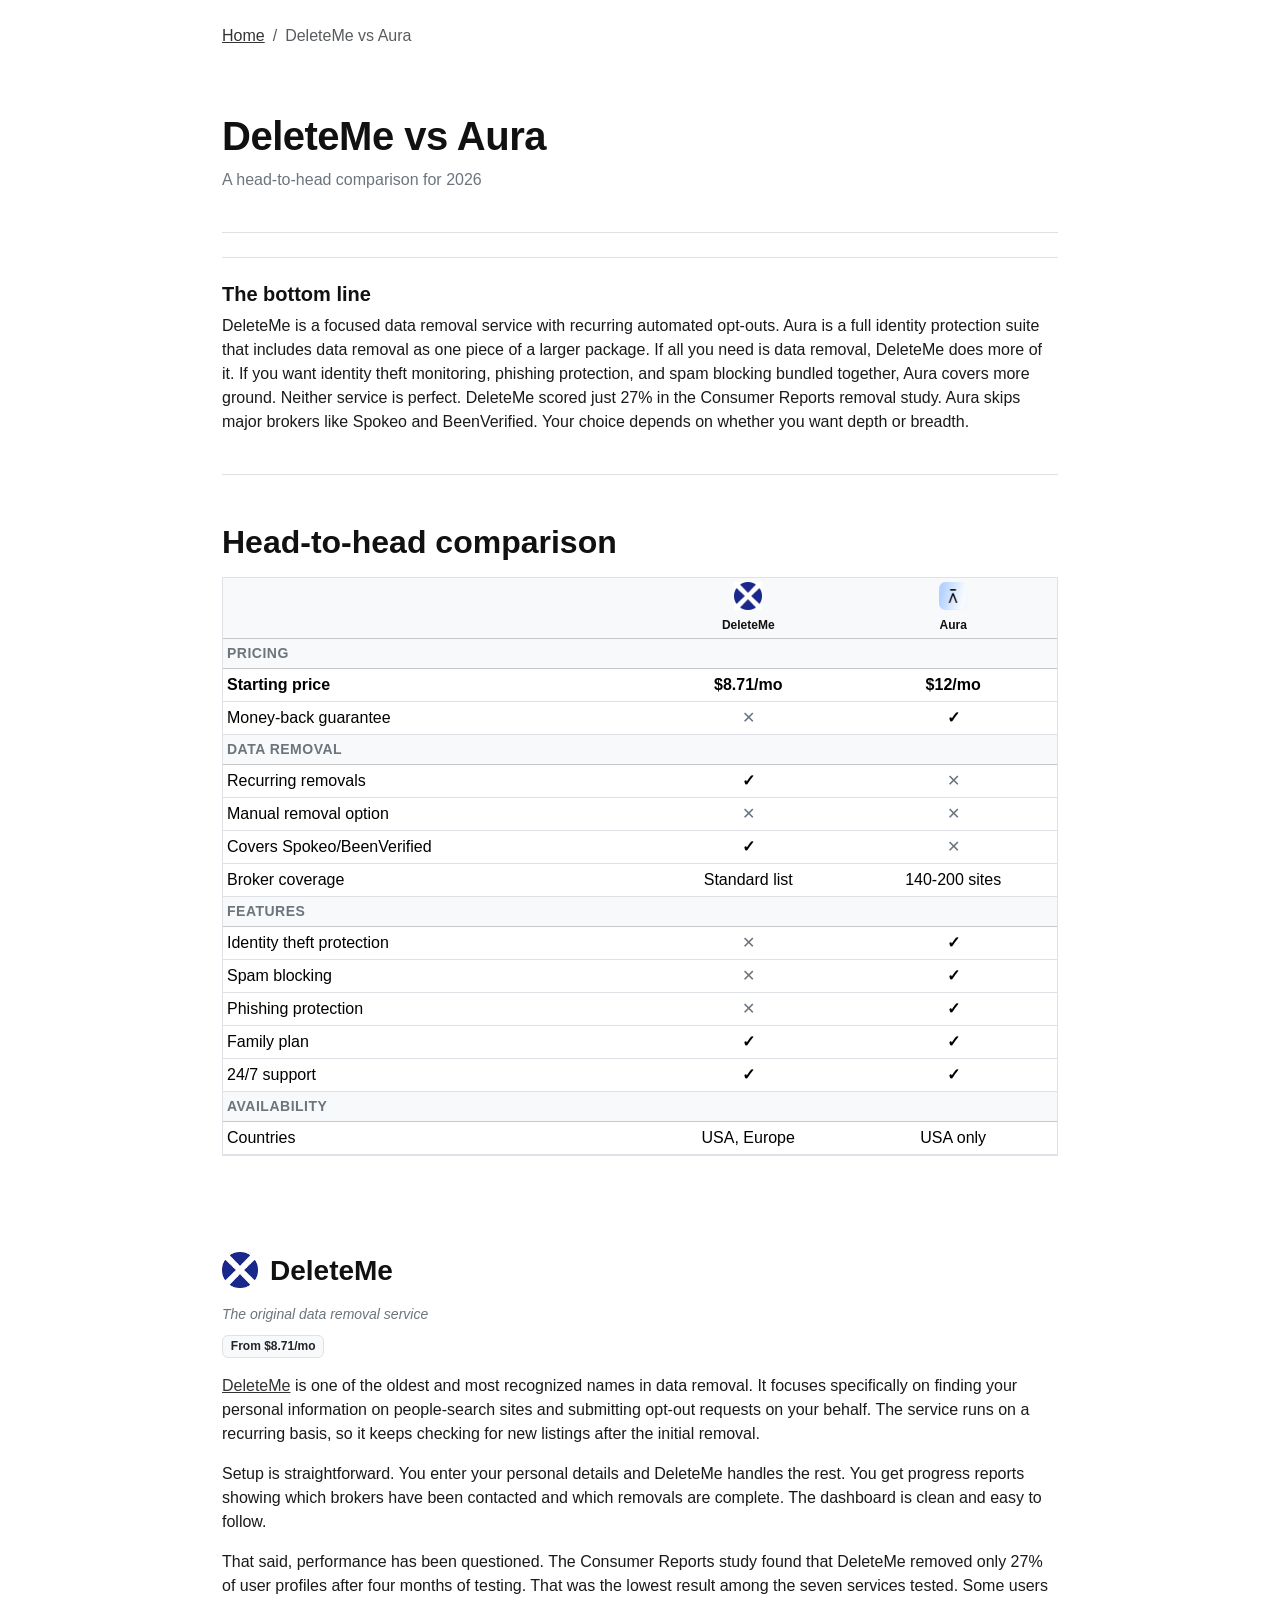
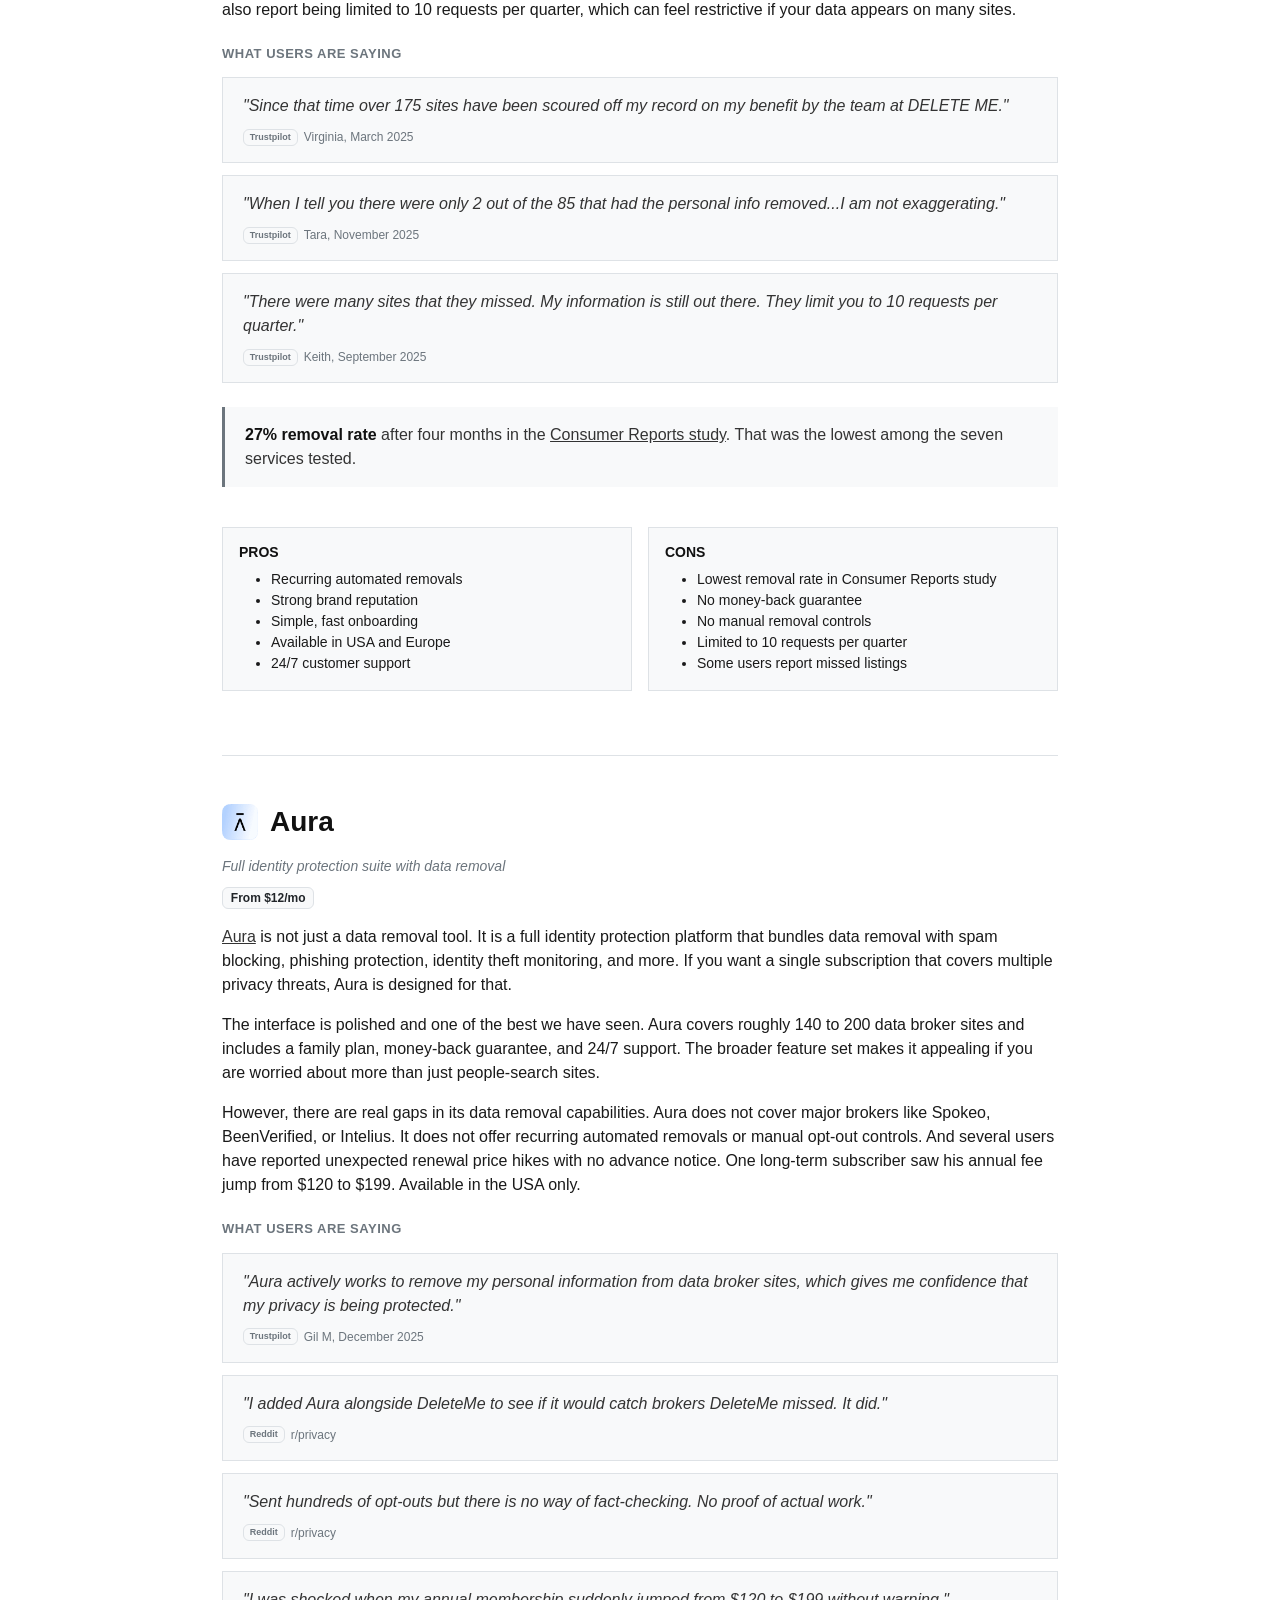
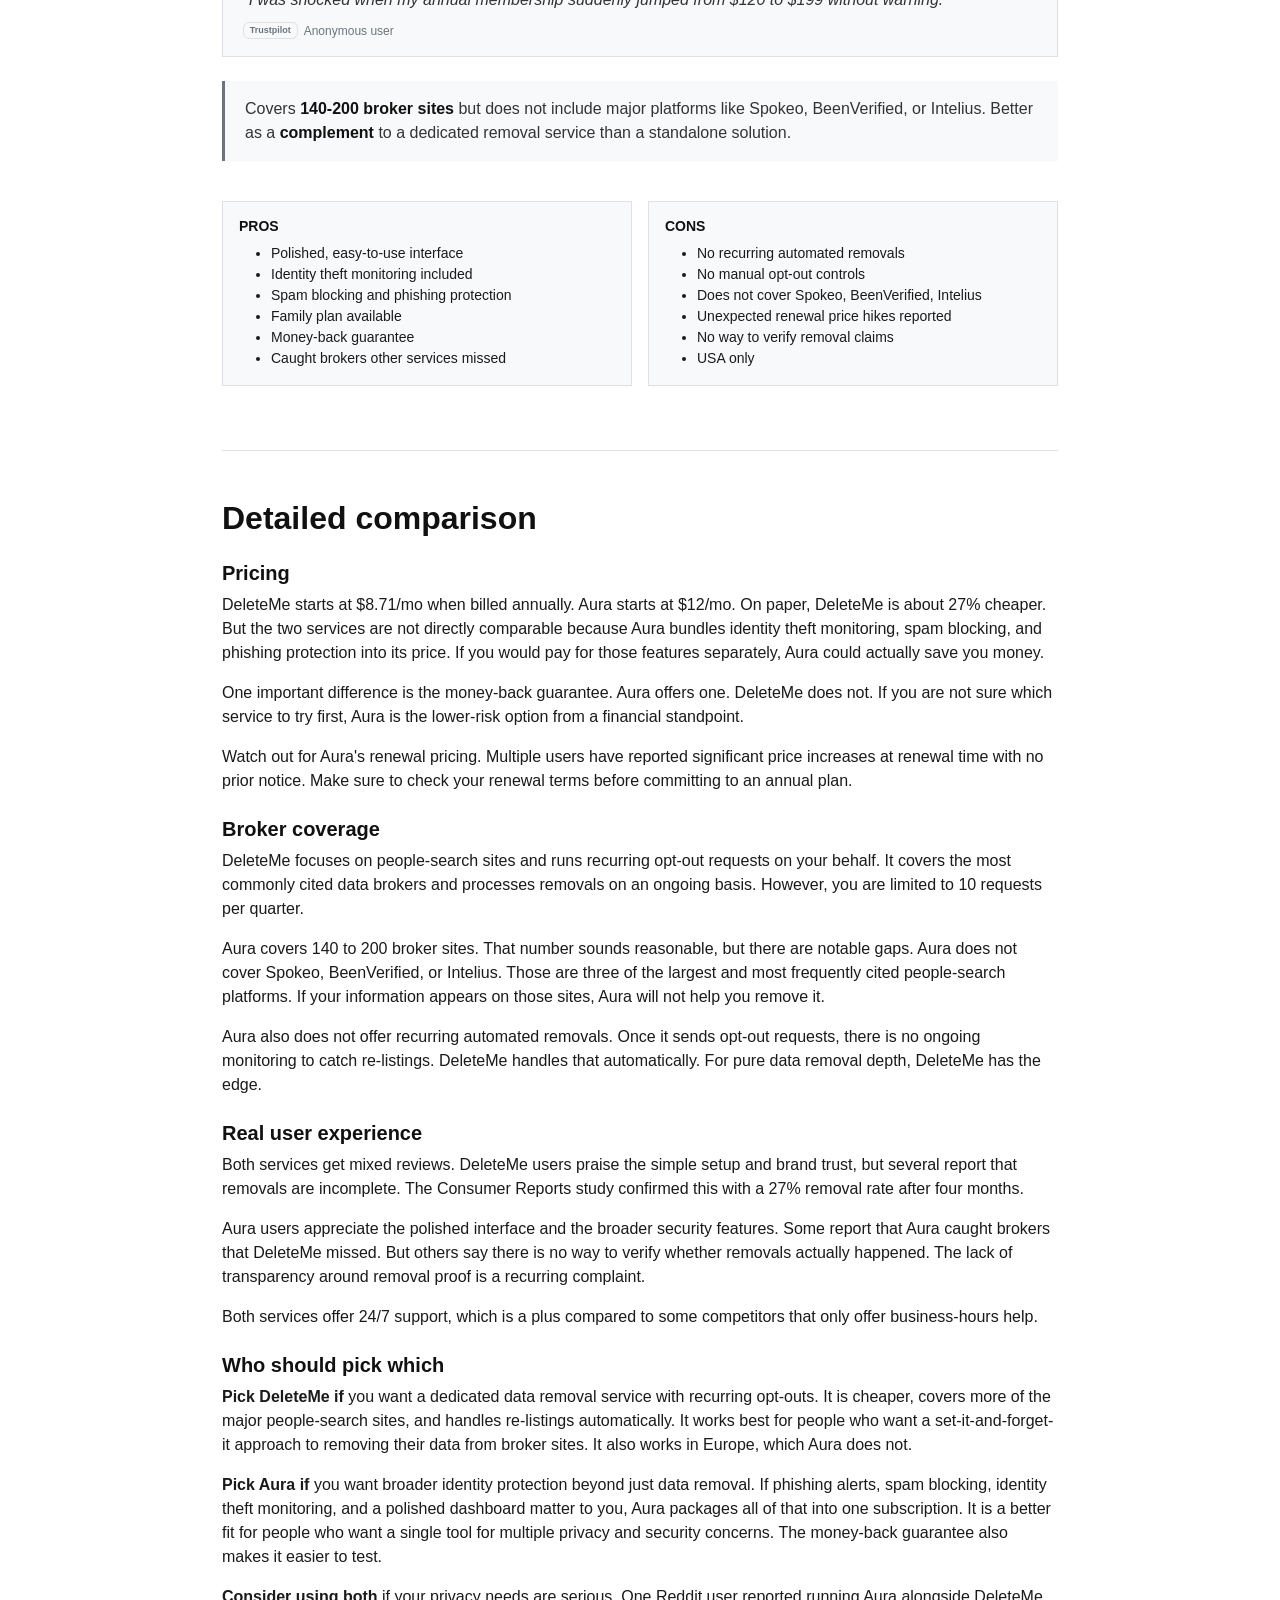
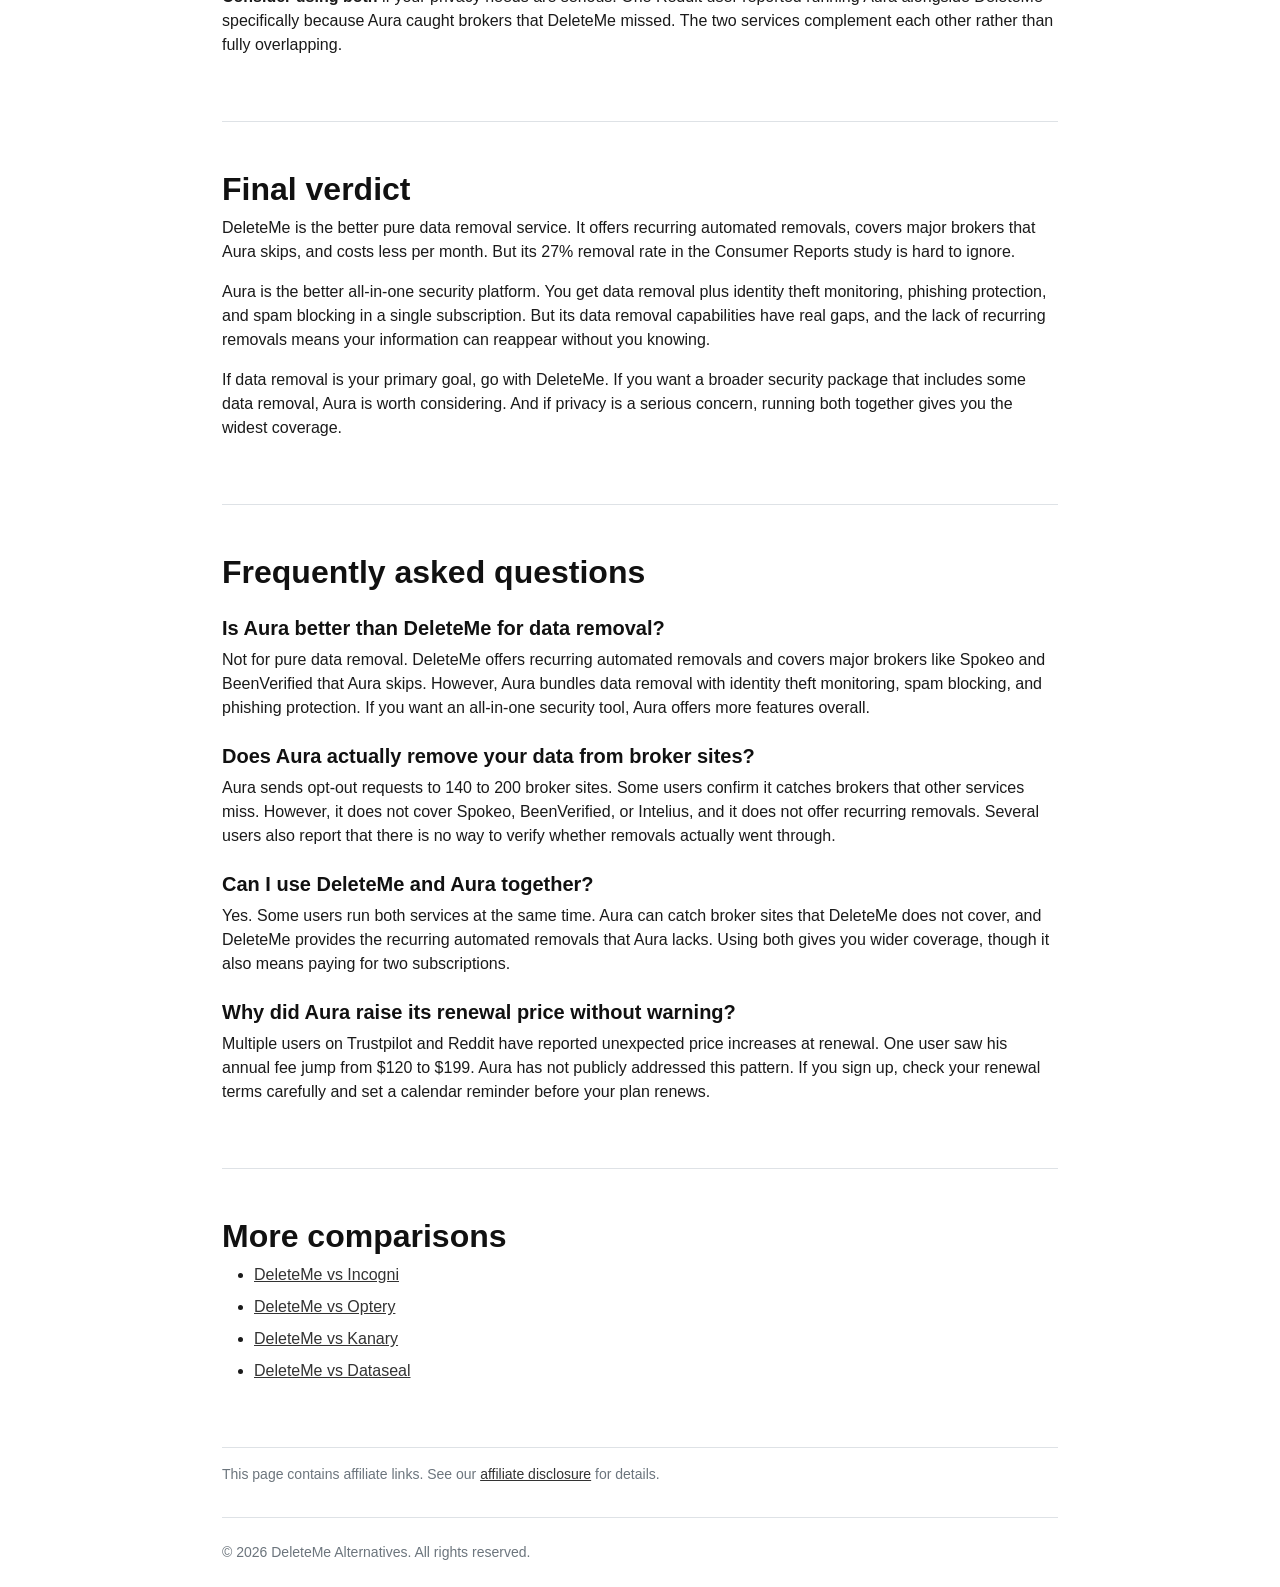
==== deleteme-vs-aura.html @ 8f744459 "Add vs comparison pages, affiliate disclosure, and LLM files Create 5 head-to-head comparison pages " ====
<!DOCTYPE html>
<html lang="en">
<head>
    <meta charset="utf-8"/>
    <meta name="viewport" content="width=device-width, initial-scale=1"/>

    <!-- Primary SEO -->
    <title>DeleteMe vs Aura (2026) - Which Data Removal Service Wins?</title>
    <meta name="description" content="We compared DeleteMe and Aura side by side on pricing, broker coverage, removal performance, and real user reviews. See which service fits your needs." />
    <meta name="keywords" content="DeleteMe vs Aura, Aura vs DeleteMe, DeleteMe comparison, Aura data removal, data removal service comparison, best data removal service 2026" />
    <meta name="author" content="DeleteMe Alternatives" />
    <meta name="robots" content="index, follow, max-snippet:-1, max-image-preview:large, max-video-preview:-1" />
    <link rel="canonical" href="https://deletemealternatives.com/deleteme-vs-aura" />

    <!-- Geo targeting -->
    <meta name="geo.region" content="US" />
    <meta name="geo.placename" content="United States" />
    <meta name="content-language" content="en-US" />

    <!-- Open Graph -->
    <meta property="og:type" content="article" />
    <meta property="og:title" content="DeleteMe vs Aura (2026) - Which Data Removal Service Wins?" />
    <meta property="og:description" content="We compared DeleteMe and Aura side by side on pricing, broker coverage, removal performance, and real user reviews. See which service fits your needs." />
    <meta property="og:url" content="https://deletemealternatives.com/deleteme-vs-aura" />
    <meta property="og:site_name" content="DeleteMe Alternatives" />
    <meta property="og:locale" content="en_US" />
    <meta property="og:image" content="https://deletemealternatives.com/images/og-image.png" />
    <meta property="og:image:width" content="1200" />
    <meta property="og:image:height" content="630" />
    <meta property="og:image:alt" content="DeleteMe vs Aura comparison for data removal in 2026" />
    <meta property="article:published_time" content="2025-06-01T00:00:00+00:00" />
    <meta property="article:modified_time" content="2026-03-15T00:00:00+00:00" />

    <!-- Twitter Card -->
    <meta name="twitter:card" content="summary_large_image" />
    <meta name="twitter:title" content="DeleteMe vs Aura (2026) - Which Data Removal Service Wins?" />
    <meta name="twitter:description" content="We compared DeleteMe and Aura side by side on pricing, broker coverage, removal performance, and real user reviews. See which service fits your needs." />
    <meta name="twitter:image" content="https://deletemealternatives.com/images/og-image.png" />
    <meta name="twitter:image:alt" content="DeleteMe vs Aura comparison for data removal in 2026" />

    <!-- Favicon -->
    <link rel="icon" type="image/png" sizes="96x96" href="/favicon-96x96.png">
    <link rel="icon" type="image/svg+xml" href="/favicon.svg">
    <link rel="shortcut icon" href="/favicon.ico">

    <!-- Bootstrap 5 CSS -->
    <link href="https://cdn.jsdelivr.net/npm/bootstrap@5.3.3/dist/css/bootstrap.min.css" rel="stylesheet" crossorigin="anonymous">
    <link rel="stylesheet" href="css/style.css">
</head>
<body>
  <div class="container" style="max-width: 860px;">

    <!-- Breadcrumb -->
    <nav aria-label="breadcrumb" class="pt-4">
      <ol class="breadcrumb">
        <li class="breadcrumb-item"><a href="/">Home</a></li>
        <li class="breadcrumb-item active" aria-current="page">DeleteMe vs Aura</li>
      </ol>
    </nav>

    <!-- H1 -->
    <header class="site-header">
      <h1 class="fw-bold">DeleteMe vs Aura</h1>
      <p class="text-secondary mt-1 mb-0">A head-to-head comparison for 2026</p>
    </header>

    <!-- Bottom Line Verdict -->
    <section class="verdict py-4 my-4 border-top border-bottom">
      <h2 class="fw-bold fs-5">The bottom line</h2>
      <p>DeleteMe is a focused data removal service with recurring automated opt-outs. Aura is a full identity protection suite that includes data removal as one piece of a larger package. If all you need is data removal, DeleteMe does more of it. If you want identity theft monitoring, phishing protection, and spam blocking bundled together, Aura covers more ground. Neither service is perfect. DeleteMe scored just 27% in the Consumer Reports removal study. Aura skips major brokers like Spokeo and BeenVerified. Your choice depends on whether you want depth or breadth.</p>
    </section>

    <!-- Head-to-Head Comparison Table -->
    <h2 class="fw-bold mt-5 mb-3">Head-to-head comparison</h2>
    <div class="table-responsive border mb-5">
      <table class="table table-hover table-sm mb-0 text-center align-middle" style="min-width: 480px;">
        <thead class="table-light">
          <tr>
            <th class="text-start" style="min-width: 180px;"></th>
            <th>
              <div class="company-cell">
                <img src="images/logo-deleteme.png" alt="DeleteMe logo" class="company-logo">
                <span class="company-name">DeleteMe</span>
              </div>
            </th>
            <th>
              <div class="company-cell">
                <img src="images/logo-aura.png" alt="Aura logo" class="company-logo">
                <span class="company-name">Aura</span>
              </div>
            </th>
          </tr>
        </thead>
        <tbody>
          <tr class="table-light"><td colspan="3" class="text-start fw-bold text-uppercase text-secondary small" style="letter-spacing: 0.5px;">Pricing</td></tr>
          <tr class="fw-semibold"><td class="text-start">Starting price</td><td>$8.71/mo</td><td>$12/mo</td></tr>
          <tr><td class="text-start fw-medium">Money-back guarantee</td><td class="text-secondary">&#10005;</td><td class="fw-bold">&#10003;</td></tr>
          <tr class="table-light"><td colspan="3" class="text-start fw-bold text-uppercase text-secondary small" style="letter-spacing: 0.5px;">Data Removal</td></tr>
          <tr><td class="text-start fw-medium">Recurring removals</td><td class="fw-bold">&#10003;</td><td class="text-secondary">&#10005;</td></tr>
          <tr><td class="text-start fw-medium">Manual removal option</td><td class="text-secondary">&#10005;</td><td class="text-secondary">&#10005;</td></tr>
          <tr><td class="text-start fw-medium">Covers Spokeo/BeenVerified</td><td class="fw-bold">&#10003;</td><td class="text-secondary">&#10005;</td></tr>
          <tr><td class="text-start fw-medium">Broker coverage</td><td>Standard list</td><td>140-200 sites</td></tr>
          <tr class="table-light"><td colspan="3" class="text-start fw-bold text-uppercase text-secondary small" style="letter-spacing: 0.5px;">Features</td></tr>
          <tr><td class="text-start fw-medium">Identity theft protection</td><td class="text-secondary">&#10005;</td><td class="fw-bold">&#10003;</td></tr>
          <tr><td class="text-start fw-medium">Spam blocking</td><td class="text-secondary">&#10005;</td><td class="fw-bold">&#10003;</td></tr>
          <tr><td class="text-start fw-medium">Phishing protection</td><td class="text-secondary">&#10005;</td><td class="fw-bold">&#10003;</td></tr>
          <tr><td class="text-start fw-medium">Family plan</td><td class="fw-bold">&#10003;</td><td class="fw-bold">&#10003;</td></tr>
          <tr><td class="text-start fw-medium">24/7 support</td><td class="fw-bold">&#10003;</td><td class="fw-bold">&#10003;</td></tr>
          <tr class="table-light"><td colspan="3" class="text-start fw-bold text-uppercase text-secondary small" style="letter-spacing: 0.5px;">Availability</td></tr>
          <tr><td class="text-start fw-medium">Countries</td><td>USA, Europe</td><td>USA only</td></tr>
        </tbody>
      </table>
    </div>

    <!-- ==================== DeleteMe Deep Dive ==================== -->

    <section class="py-5 border-bottom" id="deleteme">
      <div class="product-header mb-3">
        <img src="images/logo-deleteme.png" alt="DeleteMe logo">
        <h2 class="fw-bold fs-3">DeleteMe</h2>
      </div>
      <p class="text-secondary fst-italic small mb-2">The original data removal service</p>
      <span class="badge bg-light text-dark border fw-semibold mb-3">From $8.71/mo</span>

      <p><a href="https://joindeleteme.com/?utm_source=deletemealternatives&utm_medium=vs-page&utm_campaign=deleteme-vs-aura" target="_blank" rel="nofollow sponsored noopener">DeleteMe</a> is one of the oldest and most recognized names in data removal. It focuses specifically on finding your personal information on people-search sites and submitting opt-out requests on your behalf. The service runs on a recurring basis, so it keeps checking for new listings after the initial removal.</p>
      <p>Setup is straightforward. You enter your personal details and DeleteMe handles the rest. You get progress reports showing which brokers have been contacted and which removals are complete. The dashboard is clean and easy to follow.</p>
      <p>That said, performance has been questioned. The Consumer Reports study found that DeleteMe removed only 27% of user profiles after four months of testing. That was the lowest result among the seven services tested. Some users also report being limited to 10 requests per quarter, which can feel restrictive if your data appears on many sites.</p>

      <h6 class="text-uppercase text-secondary fw-semibold mt-4 mb-3" style="letter-spacing: 0.5px; font-size: 13px;">What users are saying</h6>
      <div class="review-card"><p>"Since that time over 175 sites have been scoured off my record on my benefit by the team at DELETE ME."</p><div class="review-source"><span class="badge bg-light text-secondary border">Trustpilot</span> Virginia, March 2025</div></div>
      <div class="review-card"><p>"When I tell you there were only 2 out of the 85 that had the personal info removed...I am not exaggerating."</p><div class="review-source"><span class="badge bg-light text-secondary border">Trustpilot</span> Tara, November 2025</div></div>
      <div class="review-card"><p>"There were many sites that they missed. My information is still out there. They limit you to 10 requests per quarter."</p><div class="review-source"><span class="badge bg-light text-secondary border">Trustpilot</span> Keith, September 2025</div></div>

      <div class="data-callout my-4"><p><span class="stat">27% removal rate</span> after four months in the <a href="https://www.consumerreports.org/electronics/personal-information/services-that-delete-data-from-people-search-sites-review-a2705843415/" target="_blank" rel="noopener">Consumer Reports study</a>. That was the lowest among the seven services tested.</p></div>

      <div class="row g-3 my-3">
        <div class="col-md-6">
          <div class="bg-light border p-3">
            <h6 class="text-uppercase fw-semibold small mb-2">Pros</h6>
            <ul class="small mb-0"><li>Recurring automated removals</li><li>Strong brand reputation</li><li>Simple, fast onboarding</li><li>Available in USA and Europe</li><li>24/7 customer support</li></ul>
          </div>
        </div>
        <div class="col-md-6">
          <div class="bg-light border p-3">
            <h6 class="text-uppercase fw-semibold small mb-2">Cons</h6>
            <ul class="small mb-0"><li>Lowest removal rate in Consumer Reports study</li><li>No money-back guarantee</li><li>No manual removal controls</li><li>Limited to 10 requests per quarter</li><li>Some users report missed listings</li></ul>
          </div>
        </div>
      </div>
    </section>

    <!-- ==================== Aura Deep Dive ==================== -->

    <section class="py-5 border-bottom" id="aura">
      <div class="product-header mb-3">
        <img src="images/logo-aura.png" alt="Aura logo">
        <h2 class="fw-bold fs-3">Aura</h2>
      </div>
      <p class="text-secondary fst-italic small mb-2">Full identity protection suite with data removal</p>
      <span class="badge bg-light text-dark border fw-semibold mb-3">From $12/mo</span>

      <p><a href="https://www.aura.com/?utm_source=deletemealternatives&utm_medium=vs-page&utm_campaign=deleteme-vs-aura" target="_blank" rel="nofollow sponsored noopener">Aura</a> is not just a data removal tool. It is a full identity protection platform that bundles data removal with spam blocking, phishing protection, identity theft monitoring, and more. If you want a single subscription that covers multiple privacy threats, Aura is designed for that.</p>
      <p>The interface is polished and one of the best we have seen. Aura covers roughly 140 to 200 data broker sites and includes a family plan, money-back guarantee, and 24/7 support. The broader feature set makes it appealing if you are worried about more than just people-search sites.</p>
      <p>However, there are real gaps in its data removal capabilities. Aura does not cover major brokers like Spokeo, BeenVerified, or Intelius. It does not offer recurring automated removals or manual opt-out controls. And several users have reported unexpected renewal price hikes with no advance notice. One long-term subscriber saw his annual fee jump from $120 to $199. Available in the USA only.</p>

      <h6 class="text-uppercase text-secondary fw-semibold mt-4 mb-3" style="letter-spacing: 0.5px; font-size: 13px;">What users are saying</h6>
      <div class="review-card"><p>"Aura actively works to remove my personal information from data broker sites, which gives me confidence that my privacy is being protected."</p><div class="review-source"><span class="badge bg-light text-secondary border">Trustpilot</span> Gil M, December 2025</div></div>
      <div class="review-card"><p>"I added Aura alongside DeleteMe to see if it would catch brokers DeleteMe missed. It did."</p><div class="review-source"><span class="badge bg-light text-secondary border">Reddit</span> r/privacy</div></div>
      <div class="review-card"><p>"Sent hundreds of opt-outs but there is no way of fact-checking. No proof of actual work."</p><div class="review-source"><span class="badge bg-light text-secondary border">Reddit</span> r/privacy</div></div>
      <div class="review-card"><p>"I was shocked when my annual membership suddenly jumped from $120 to $199 without warning."</p><div class="review-source"><span class="badge bg-light text-secondary border">Trustpilot</span> Anonymous user</div></div>

      <div class="data-callout my-4"><p>Covers <span class="stat">140-200 broker sites</span> but does not include major platforms like Spokeo, BeenVerified, or Intelius. Better as a <span class="stat">complement</span> to a dedicated removal service than a standalone solution.</p></div>

      <div class="row g-3 my-3">
        <div class="col-md-6">
          <div class="bg-light border p-3">
            <h6 class="text-uppercase fw-semibold small mb-2">Pros</h6>
            <ul class="small mb-0"><li>Polished, easy-to-use interface</li><li>Identity theft monitoring included</li><li>Spam blocking and phishing protection</li><li>Family plan available</li><li>Money-back guarantee</li><li>Caught brokers other services missed</li></ul>
          </div>
        </div>
        <div class="col-md-6">
          <div class="bg-light border p-3">
            <h6 class="text-uppercase fw-semibold small mb-2">Cons</h6>
            <ul class="small mb-0"><li>No recurring automated removals</li><li>No manual opt-out controls</li><li>Does not cover Spokeo, BeenVerified, Intelius</li><li>Unexpected renewal price hikes reported</li><li>No way to verify removal claims</li><li>USA only</li></ul>
          </div>
        </div>
      </div>
    </section>

    <!-- ==================== Detailed Comparison ==================== -->

    <section class="py-5 border-bottom">
      <h2 class="fw-bold">Detailed comparison</h2>

      <h3 class="fw-bold fs-5 mt-4">Pricing</h3>
      <p>DeleteMe starts at $8.71/mo when billed annually. Aura starts at $12/mo. On paper, DeleteMe is about 27% cheaper. But the two services are not directly comparable because Aura bundles identity theft monitoring, spam blocking, and phishing protection into its price. If you would pay for those features separately, Aura could actually save you money.</p>
      <p>One important difference is the money-back guarantee. Aura offers one. DeleteMe does not. If you are not sure which service to try first, Aura is the lower-risk option from a financial standpoint.</p>
      <p>Watch out for Aura's renewal pricing. Multiple users have reported significant price increases at renewal time with no prior notice. Make sure to check your renewal terms before committing to an annual plan.</p>

      <h3 class="fw-bold fs-5 mt-4">Broker coverage</h3>
      <p>DeleteMe focuses on people-search sites and runs recurring opt-out requests on your behalf. It covers the most commonly cited data brokers and processes removals on an ongoing basis. However, you are limited to 10 requests per quarter.</p>
      <p>Aura covers 140 to 200 broker sites. That number sounds reasonable, but there are notable gaps. Aura does not cover Spokeo, BeenVerified, or Intelius. Those are three of the largest and most frequently cited people-search platforms. If your information appears on those sites, Aura will not help you remove it.</p>
      <p>Aura also does not offer recurring automated removals. Once it sends opt-out requests, there is no ongoing monitoring to catch re-listings. DeleteMe handles that automatically. For pure data removal depth, DeleteMe has the edge.</p>

      <h3 class="fw-bold fs-5 mt-4">Real user experience</h3>
      <p>Both services get mixed reviews. DeleteMe users praise the simple setup and brand trust, but several report that removals are incomplete. The Consumer Reports study confirmed this with a 27% removal rate after four months.</p>
      <p>Aura users appreciate the polished interface and the broader security features. Some report that Aura caught brokers that DeleteMe missed. But others say there is no way to verify whether removals actually happened. The lack of transparency around removal proof is a recurring complaint.</p>
      <p>Both services offer 24/7 support, which is a plus compared to some competitors that only offer business-hours help.</p>

      <h3 class="fw-bold fs-5 mt-4">Who should pick which</h3>
      <p><strong>Pick DeleteMe if</strong> you want a dedicated data removal service with recurring opt-outs. It is cheaper, covers more of the major people-search sites, and handles re-listings automatically. It works best for people who want a set-it-and-forget-it approach to removing their data from broker sites. It also works in Europe, which Aura does not.</p>
      <p><strong>Pick Aura if</strong> you want broader identity protection beyond just data removal. If phishing alerts, spam blocking, identity theft monitoring, and a polished dashboard matter to you, Aura packages all of that into one subscription. It is a better fit for people who want a single tool for multiple privacy and security concerns. The money-back guarantee also makes it easier to test.</p>
      <p><strong>Consider using both</strong> if your privacy needs are serious. One Reddit user reported running Aura alongside DeleteMe specifically because Aura caught brokers that DeleteMe missed. The two services complement each other rather than fully overlapping.</p>
    </section>

    <!-- ==================== Final Verdict ==================== -->

    <section class="verdict py-5 border-bottom">
      <h2 class="fw-bold">Final verdict</h2>
      <p>DeleteMe is the better pure data removal service. It offers recurring automated removals, covers major brokers that Aura skips, and costs less per month. But its 27% removal rate in the Consumer Reports study is hard to ignore.</p>
      <p>Aura is the better all-in-one security platform. You get data removal plus identity theft monitoring, phishing protection, and spam blocking in a single subscription. But its data removal capabilities have real gaps, and the lack of recurring removals means your information can reappear without you knowing.</p>
      <p>If data removal is your primary goal, go with DeleteMe. If you want a broader security package that includes some data removal, Aura is worth considering. And if privacy is a serious concern, running both together gives you the widest coverage.</p>
    </section>

    <!-- ==================== FAQ ==================== -->

    <section class="py-5 border-bottom">
      <h2 class="fw-bold">Frequently asked questions</h2>

      <h5 class="fw-semibold mt-4">Is Aura better than DeleteMe for data removal?</h5>
      <p>Not for pure data removal. DeleteMe offers recurring automated removals and covers major brokers like Spokeo and BeenVerified that Aura skips. However, Aura bundles data removal with identity theft monitoring, spam blocking, and phishing protection. If you want an all-in-one security tool, Aura offers more features overall.</p>

      <h5 class="fw-semibold mt-4">Does Aura actually remove your data from broker sites?</h5>
      <p>Aura sends opt-out requests to 140 to 200 broker sites. Some users confirm it catches brokers that other services miss. However, it does not cover Spokeo, BeenVerified, or Intelius, and it does not offer recurring removals. Several users also report that there is no way to verify whether removals actually went through.</p>

      <h5 class="fw-semibold mt-4">Can I use DeleteMe and Aura together?</h5>
      <p>Yes. Some users run both services at the same time. Aura can catch broker sites that DeleteMe does not cover, and DeleteMe provides the recurring automated removals that Aura lacks. Using both gives you wider coverage, though it also means paying for two subscriptions.</p>

      <h5 class="fw-semibold mt-4">Why did Aura raise its renewal price without warning?</h5>
      <p>Multiple users on Trustpilot and Reddit have reported unexpected price increases at renewal. One user saw his annual fee jump from $120 to $199. Aura has not publicly addressed this pattern. If you sign up, check your renewal terms carefully and set a calendar reminder before your plan renews.</p>
    </section>

    <!-- ==================== More Comparisons ==================== -->

    <section class="py-5 border-bottom">
      <h2 class="fw-bold">More comparisons</h2>
      <ul>
        <li class="mb-2"><a href="deleteme-vs-incogni">DeleteMe vs Incogni</a></li>
        <li class="mb-2"><a href="deleteme-vs-optery">DeleteMe vs Optery</a></li>
        <li class="mb-2"><a href="deleteme-vs-kanary">DeleteMe vs Kanary</a></li>
        <li class="mb-2"><a href="deleteme-vs-dataseal">DeleteMe vs Dataseal</a></li>
      </ul>
    </section>

    <!-- Affiliate Disclosure -->
    <section class="py-3">
      <p class="text-secondary small">This page contains affiliate links. See our <a href="disclosure">affiliate disclosure</a> for details.</p>
    </section>

    <!-- Footer -->
    <footer class="py-4 border-top">
      <p class="text-secondary small mb-0">&copy; 2026 DeleteMe Alternatives. All rights reserved.</p>
    </footer>

  </div>

  <!-- JSON-LD Structured Data -->

  <!-- Article Schema -->
  <script type="application/ld+json">
  {
    "@context": "https://schema.org",
    "@type": "Article",
    "headline": "DeleteMe vs Aura (2026) - Which Data Removal Service Wins?",
    "description": "We compared DeleteMe and Aura side by side on pricing, broker coverage, removal performance, and real user reviews. See which service fits your needs.",
    "datePublished": "2025-06-01",
    "dateModified": "2026-03-15",
    "author": {
      "@type": "Organization",
      "name": "DeleteMe Alternatives",
      "url": "https://deletemealternatives.com"
    },
    "publisher": {
      "@type": "Organization",
      "name": "DeleteMe Alternatives",
      "url": "https://deletemealternatives.com"
    },
    "mainEntityOfPage": {
      "@type": "WebPage",
      "@id": "https://deletemealternatives.com/deleteme-vs-aura"
    },
    "about": {
      "@type": "Thing",
      "name": "Data removal services",
      "description": "Comparison of DeleteMe and Aura for personal data removal"
    }
  }
  </script>

  <!-- FAQ Schema -->
  <script type="application/ld+json">
  {
    "@context": "https://schema.org",
    "@type": "FAQPage",
    "mainEntity": [
      {
        "@type": "Question",
        "name": "Is Aura better than DeleteMe for data removal?",
        "acceptedAnswer": {
          "@type": "Answer",
          "text": "Not for pure data removal. DeleteMe offers recurring automated removals and covers major brokers like Spokeo and BeenVerified that Aura skips. However, Aura bundles data removal with identity theft monitoring, spam blocking, and phishing protection. If you want an all-in-one security tool, Aura offers more features overall."
        }
      },
      {
        "@type": "Question",
        "name": "Does Aura actually remove your data from broker sites?",
        "acceptedAnswer": {
          "@type": "Answer",
          "text": "Aura sends opt-out requests to 140 to 200 broker sites. Some users confirm it catches brokers that other services miss. However, it does not cover Spokeo, BeenVerified, or Intelius, and it does not offer recurring removals. Several users also report that there is no way to verify whether removals actually went through."
        }
      },
      {
        "@type": "Question",
        "name": "Can I use DeleteMe and Aura together?",
        "acceptedAnswer": {
          "@type": "Answer",
          "text": "Yes. Some users run both services at the same time. Aura can catch broker sites that DeleteMe does not cover, and DeleteMe provides the recurring automated removals that Aura lacks. Using both gives you wider coverage, though it also means paying for two subscriptions."
        }
      },
      {
        "@type": "Question",
        "name": "Why did Aura raise its renewal price without warning?",
        "acceptedAnswer": {
          "@type": "Answer",
          "text": "Multiple users on Trustpilot and Reddit have reported unexpected price increases at renewal. One user saw his annual fee jump from $120 to $199. Aura has not publicly addressed this pattern. If you sign up, check your renewal terms carefully and set a calendar reminder before your plan renews."
        }
      }
    ]
  }
  </script>

  <!-- BreadcrumbList Schema -->
  <script type="application/ld+json">
  {
    "@context": "https://schema.org",
    "@type": "BreadcrumbList",
    "itemListElement": [
      {
        "@type": "ListItem",
        "position": 1,
        "name": "Home",
        "item": "https://deletemealternatives.com/"
      },
      {
        "@type": "ListItem",
        "position": 2,
        "name": "DeleteMe vs Aura",
        "item": "https://deletemealternatives.com/deleteme-vs-aura"
      }
    ]
  }
  </script>

</body>
</html>
---- css/style.css ----
/* ===== Bootstrap overrides ===== */
body {
  font-family: Helvetica, Arial, sans-serif;
  color: #1a1a1a;
  -webkit-font-smoothing: antialiased;
}

h1, h2, h3, h4, h5, h6 {
  font-family: Helvetica, Arial, sans-serif;
  color: #111;
}

a {
  color: #333;
}

a:hover {
  color: #111;
}

/* ===== Header ===== */
.site-header {
  padding: 48px 0 40px;
  border-bottom: 1px solid #dee2e6;
}

.site-header h1 {
  letter-spacing: -0.5px;
}

/* ===== Company logos in table ===== */
.company-cell {
  display: flex;
  flex-direction: column;
  align-items: center;
  gap: 6px;
}

.company-logo {
  width: 28px;
  height: 28px;
  object-fit: contain;
}

.company-name {
  font-size: 12px;
  font-weight: 600;
  color: #111;
  text-decoration: none;
}

.company-name:hover {
  color: #555;
}

/* ===== Product sections ===== */
.product-header {
  display: flex;
  align-items: center;
  gap: 12px;
}

.product-header img {
  width: 36px;
  height: 36px;
  object-fit: contain;
}

.product-header h2 {
  margin: 0;
}

.product-screenshot {
  width: 100%;
  height: auto;
}

/* ===== Review cards ===== */
.review-card {
  background: #f8f9fa;
  border: 1px solid #dee2e6;
  padding: 16px 20px;
  margin-bottom: 12px;
}

.review-card p {
  margin: 0;
  font-style: italic;
  color: #333;
}

.review-source {
  display: flex;
  align-items: center;
  gap: 6px;
  margin-top: 10px;
  font-size: 12px;
  font-weight: 500;
  color: #6c757d;
}

/* ===== Data callout ===== */
.data-callout {
  background: #f8f9fa;
  border-left: 3px solid #6c757d;
  padding: 16px 20px;
}

.data-callout p {
  margin: 0;
  color: #333;
}

.data-callout .stat {
  font-weight: 700;
  color: #111;
}

/* ===== Verdict list ===== */
.verdict ul {
  list-style: none;
  padding: 0;
}

.verdict li {
  padding: 8px 0;
  border-bottom: 1px solid #dee2e6;
}

.verdict li:last-child {
  border-bottom: none;
}

/* ===== Responsive ===== */
@media (max-width: 576px) {
  .site-header h1 {
    font-size: 1.5rem;
  }
}
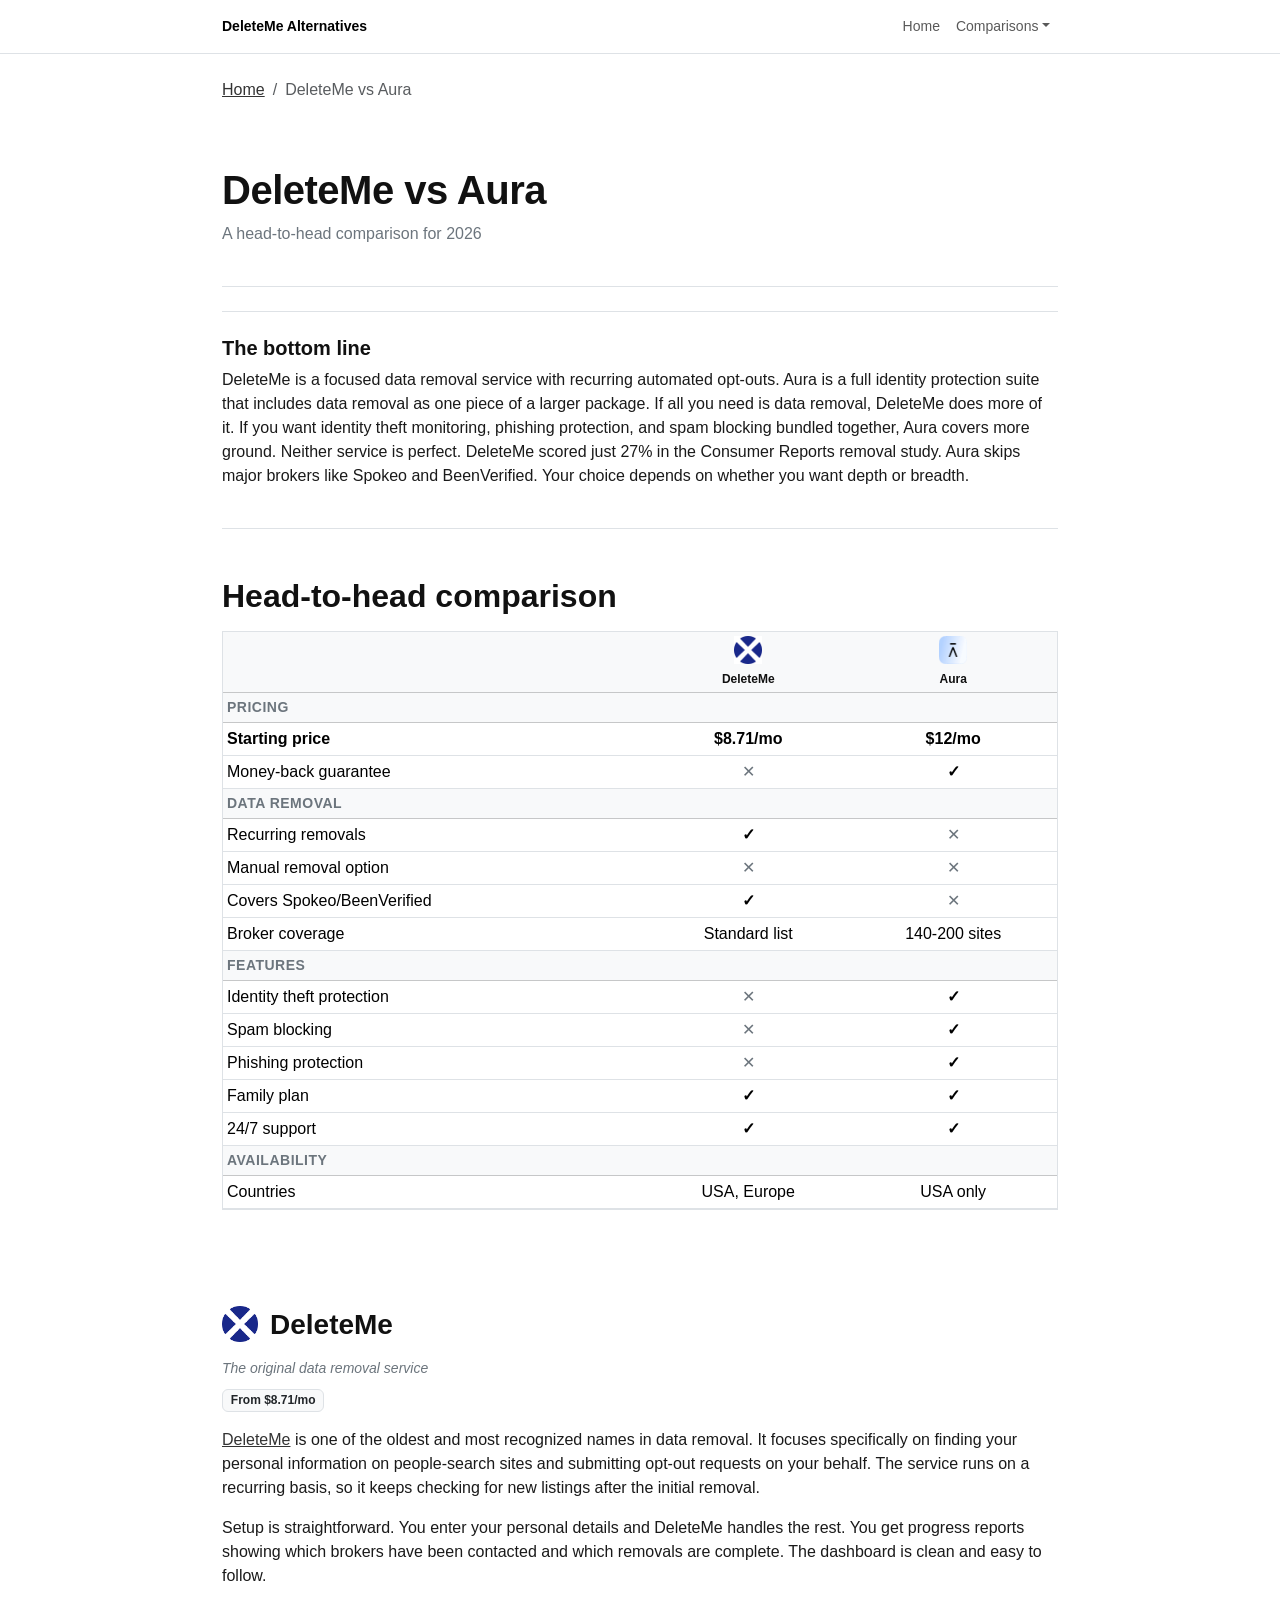
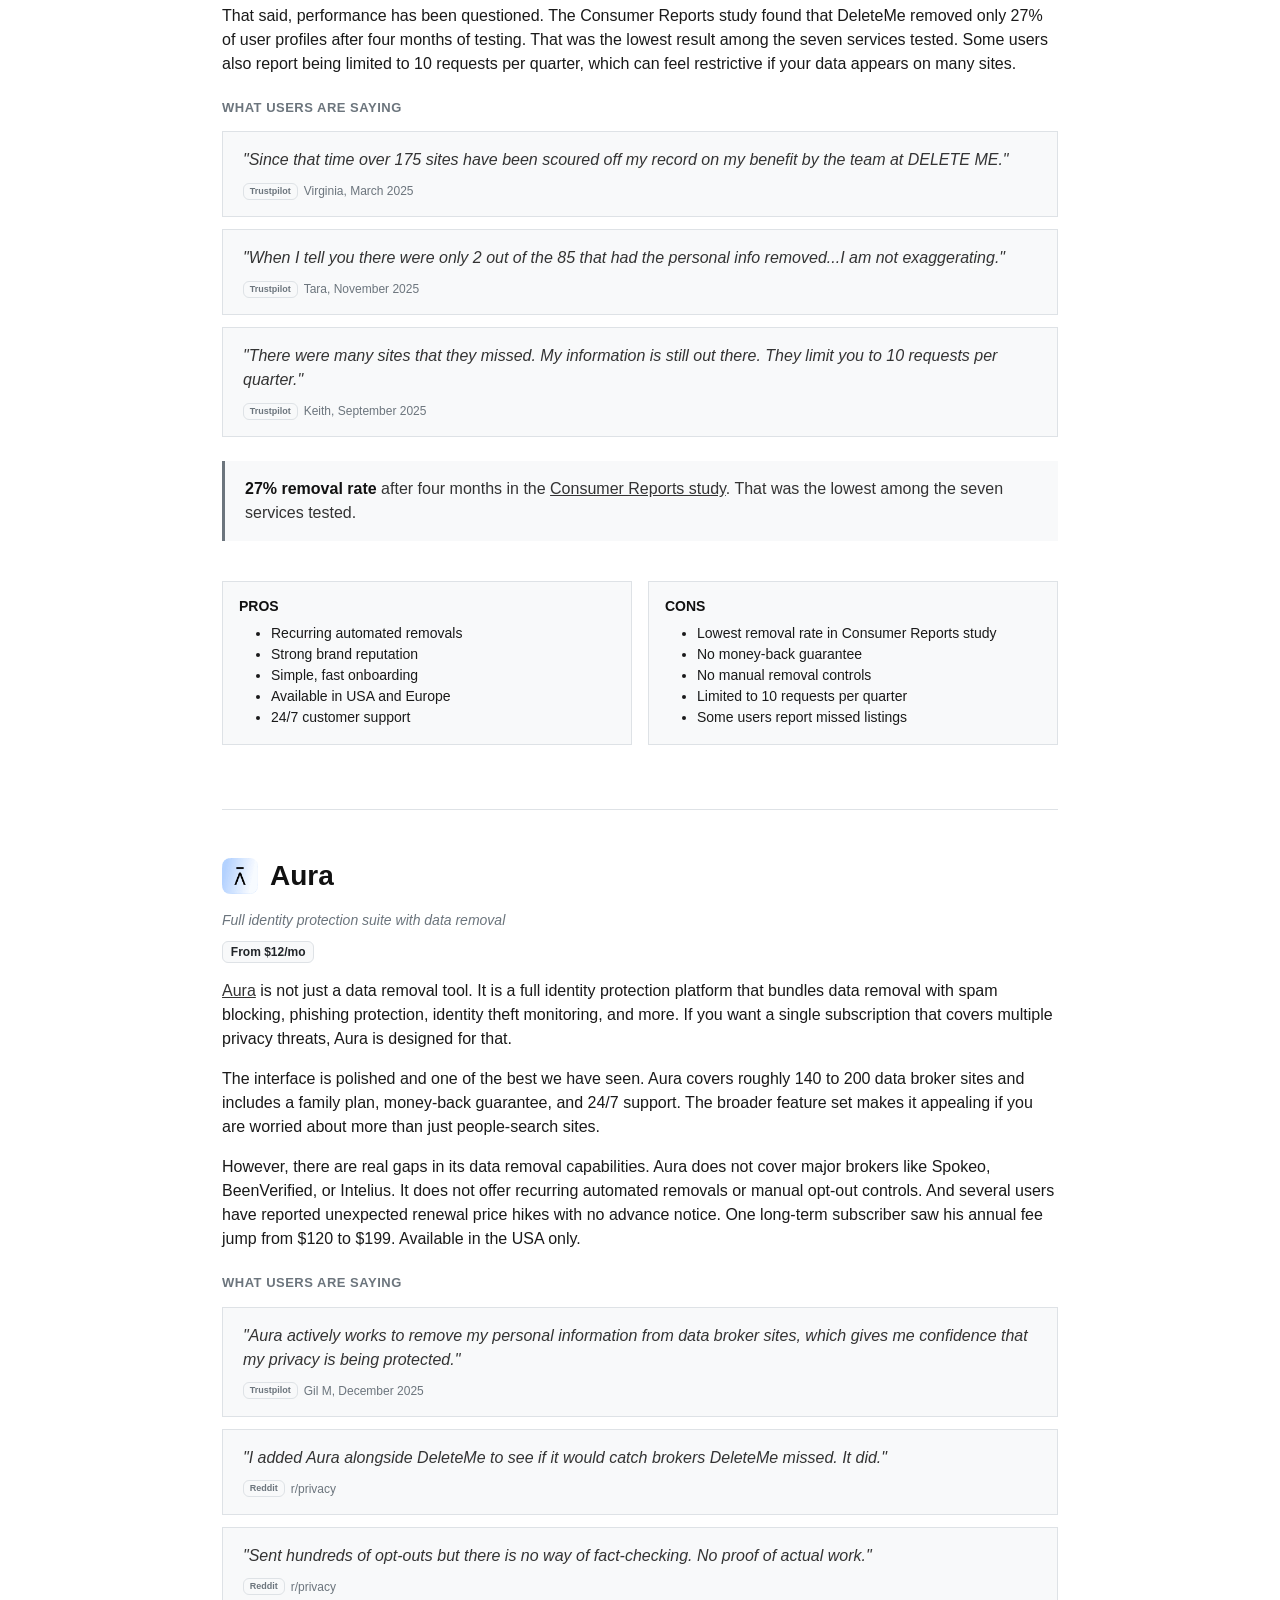
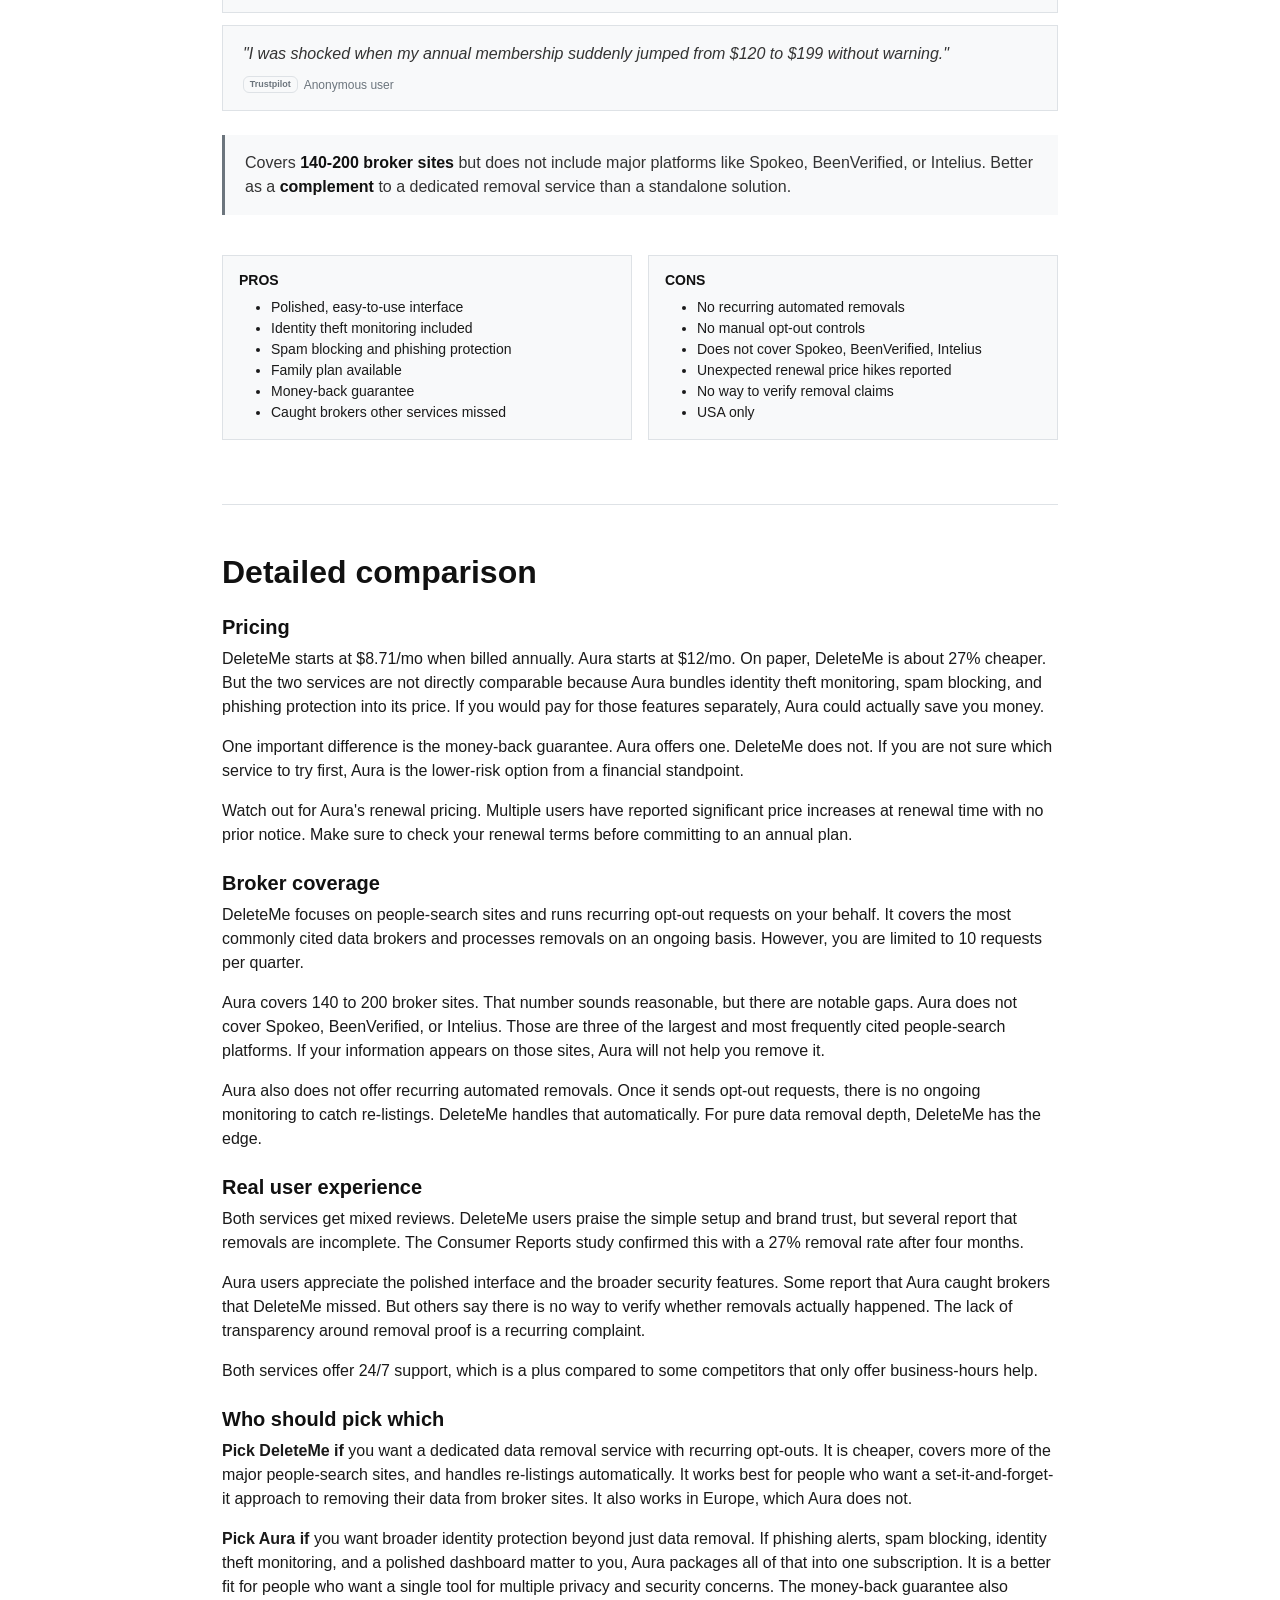
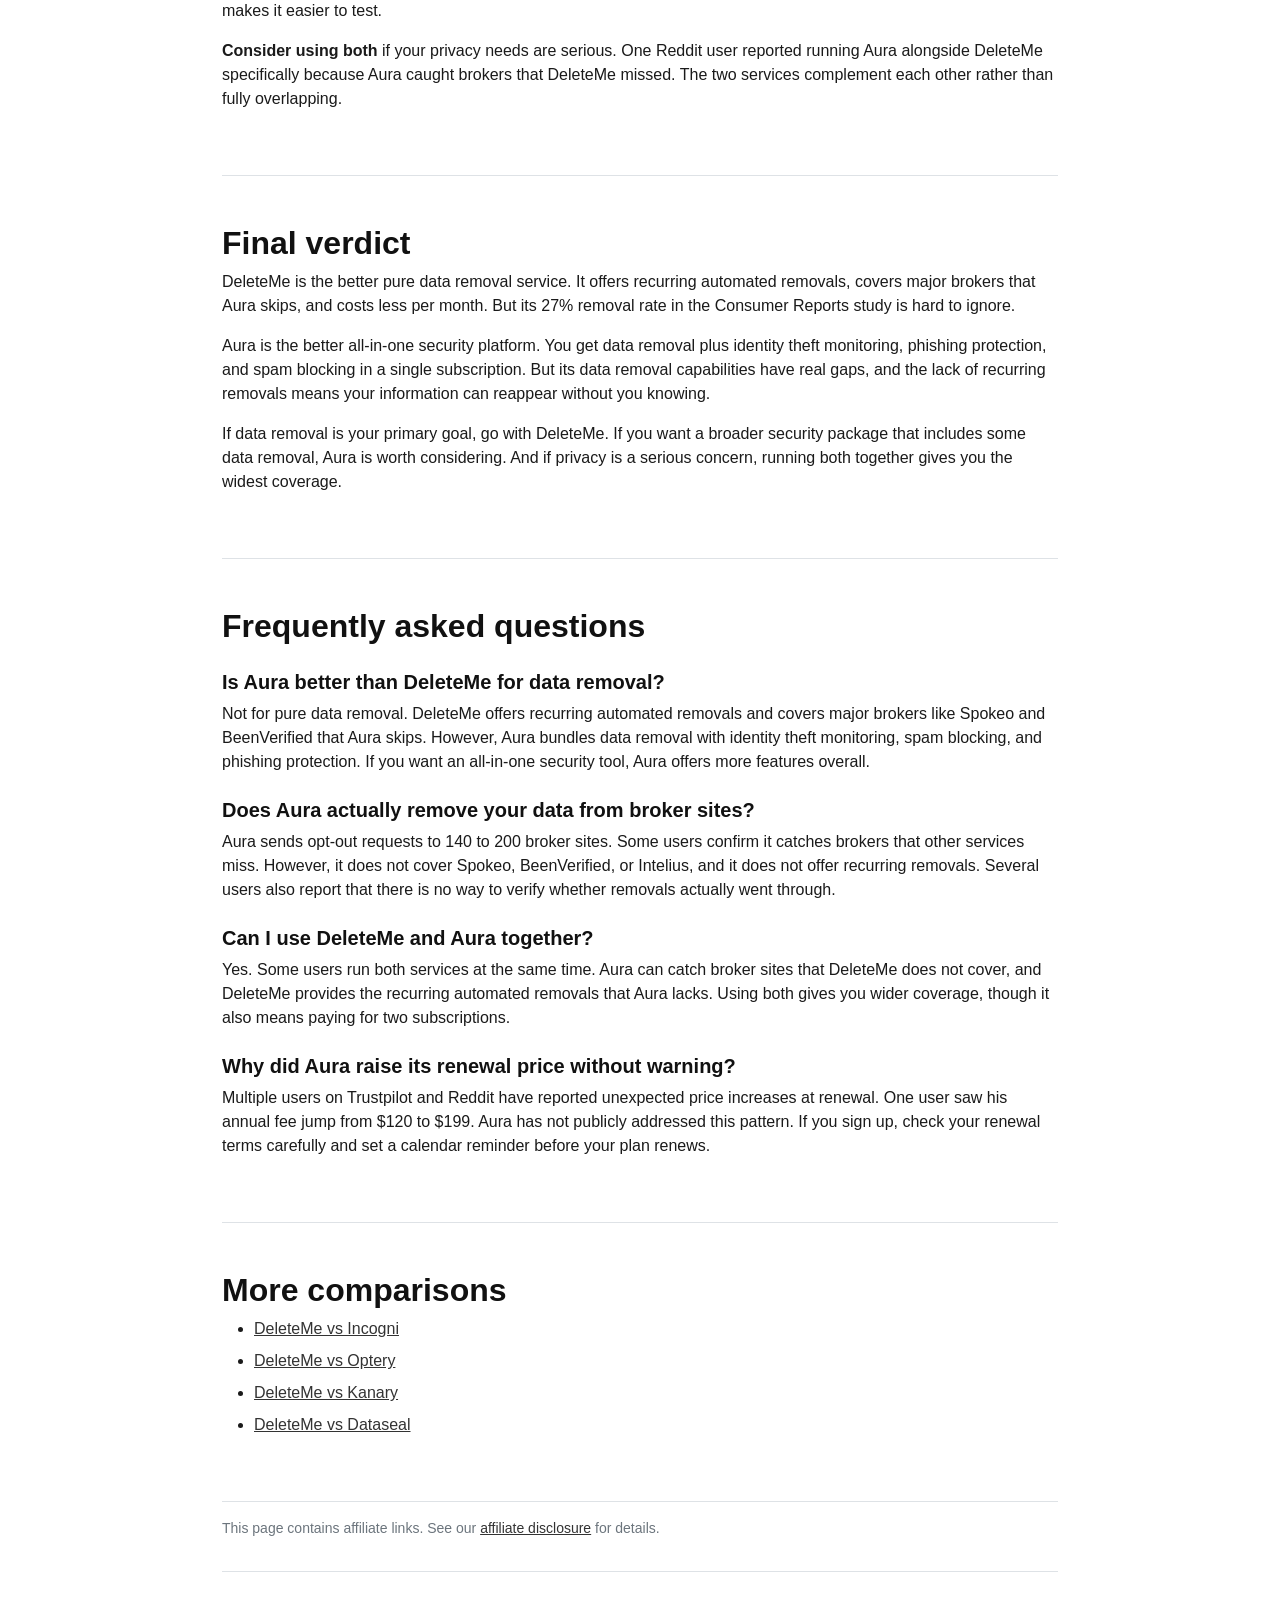
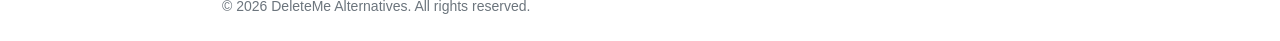
==== commit 15baefa2: "Add site-wide navigation menu with comparisons dropdown Bootstrap 5 navbar on all 7 pages with Home " ====
--- a/deleteme-vs-aura.html
+++ b/deleteme-vs-aura.html
@@ -48,6 +48,30 @@
     <link rel="stylesheet" href="css/style.css">
 </head>
 <body>
+  <nav class="navbar navbar-expand-sm border-bottom" style="font-size: 14px;">
+    <div class="container" style="max-width: 860px;">
+      <a class="navbar-brand fw-bold" href="/" style="font-size: 14px;">DeleteMe Alternatives</a>
+      <button class="navbar-toggler" type="button" data-bs-toggle="collapse" data-bs-target="#siteNav" aria-controls="siteNav" aria-expanded="false" aria-label="Toggle navigation">
+        <span class="navbar-toggler-icon"></span>
+      </button>
+      <div class="collapse navbar-collapse" id="siteNav">
+        <ul class="navbar-nav ms-auto">
+          <li class="nav-item"><a class="nav-link" href="/">Home</a></li>
+          <li class="nav-item dropdown">
+            <a class="nav-link dropdown-toggle" href="#" role="button" data-bs-toggle="dropdown" aria-expanded="false">Comparisons</a>
+            <ul class="dropdown-menu dropdown-menu-end">
+              <li><a class="dropdown-item" href="/deleteme-vs-incogni">DeleteMe vs Incogni</a></li>
+              <li><a class="dropdown-item" href="/deleteme-vs-optery">DeleteMe vs Optery</a></li>
+              <li><a class="dropdown-item" href="/deleteme-vs-kanary">DeleteMe vs Kanary</a></li>
+              <li><a class="dropdown-item" href="/deleteme-vs-aura">DeleteMe vs Aura</a></li>
+              <li><a class="dropdown-item" href="/deleteme-vs-dataseal">DeleteMe vs Dataseal</a></li>
+            </ul>
+          </li>
+        </ul>
+      </div>
+    </div>
+  </nav>
+
   <div class="container" style="max-width: 860px;">
 
     <!-- Breadcrumb -->
@@ -361,5 +385,6 @@
   }
   </script>
 
+  <script src="https://cdn.jsdelivr.net/npm/bootstrap@5.3.3/dist/js/bootstrap.bundle.min.js" crossorigin="anonymous"></script>
 </body>
 </html>
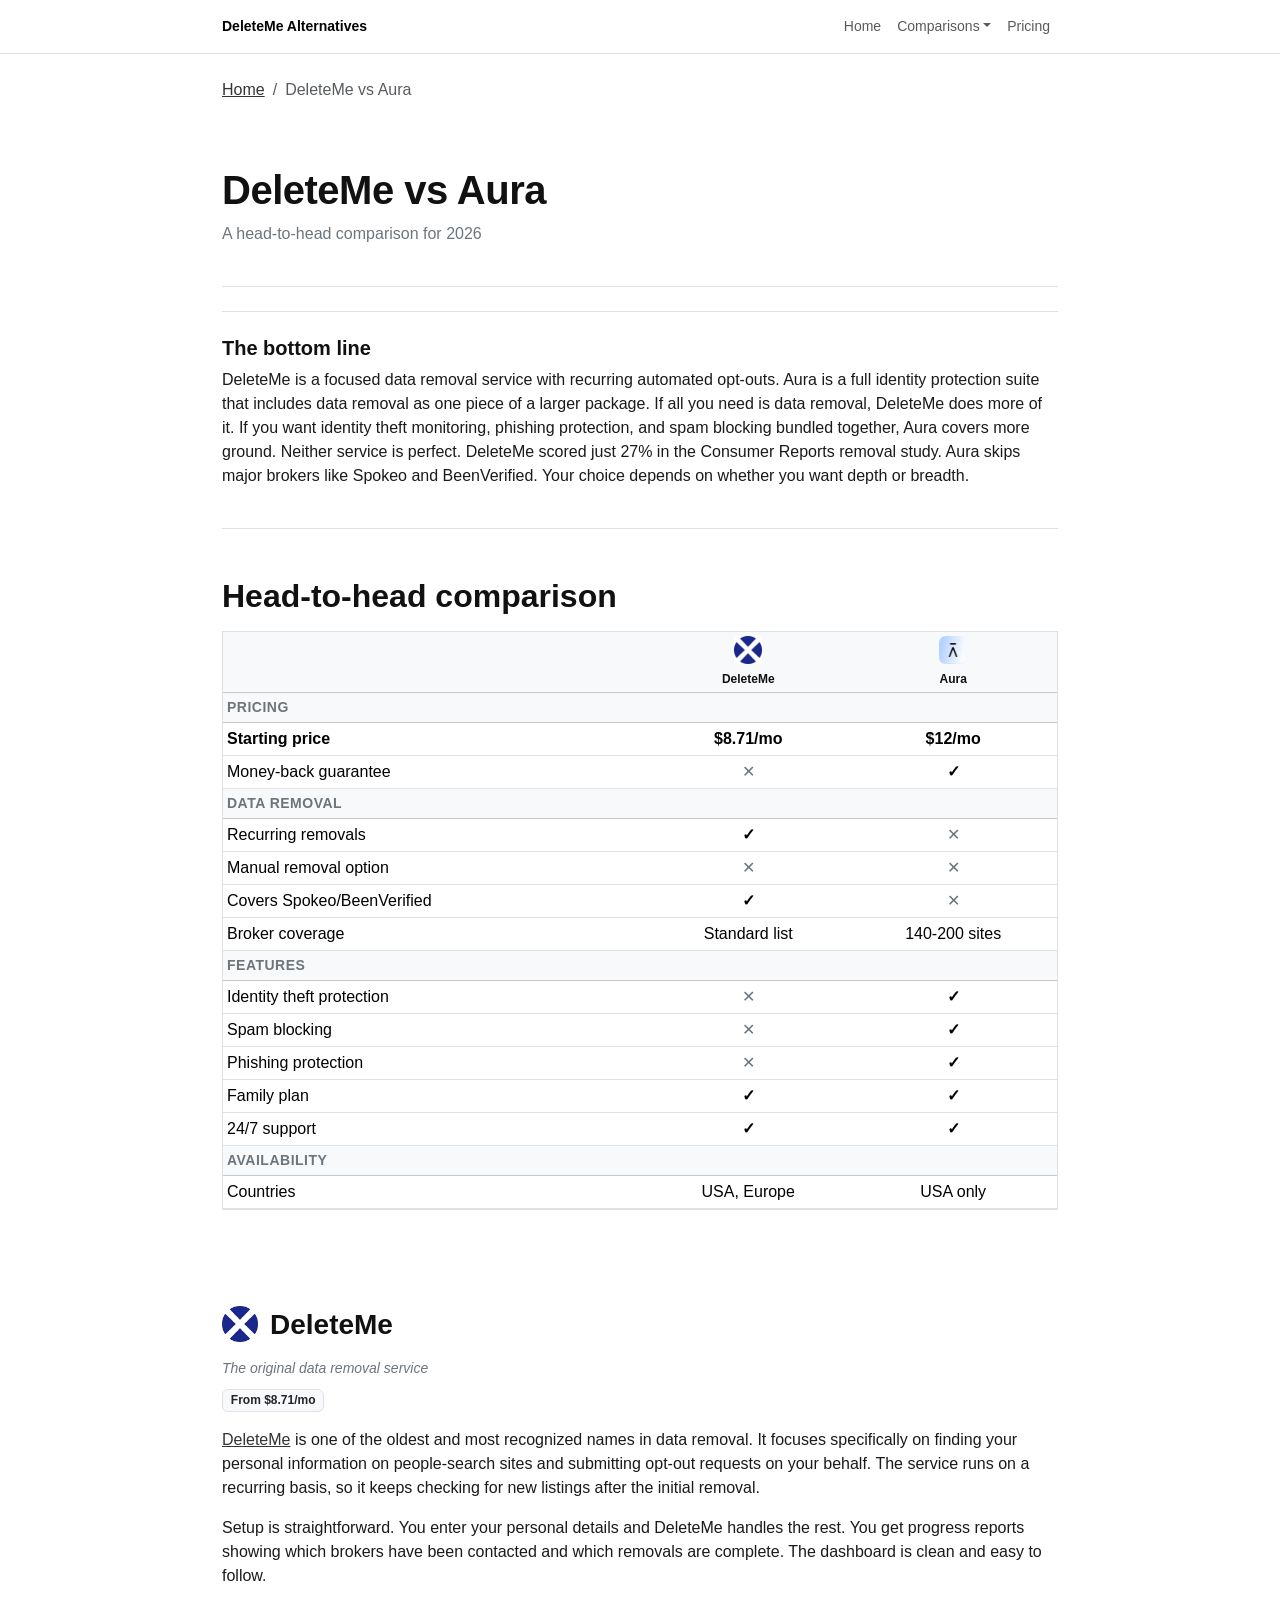
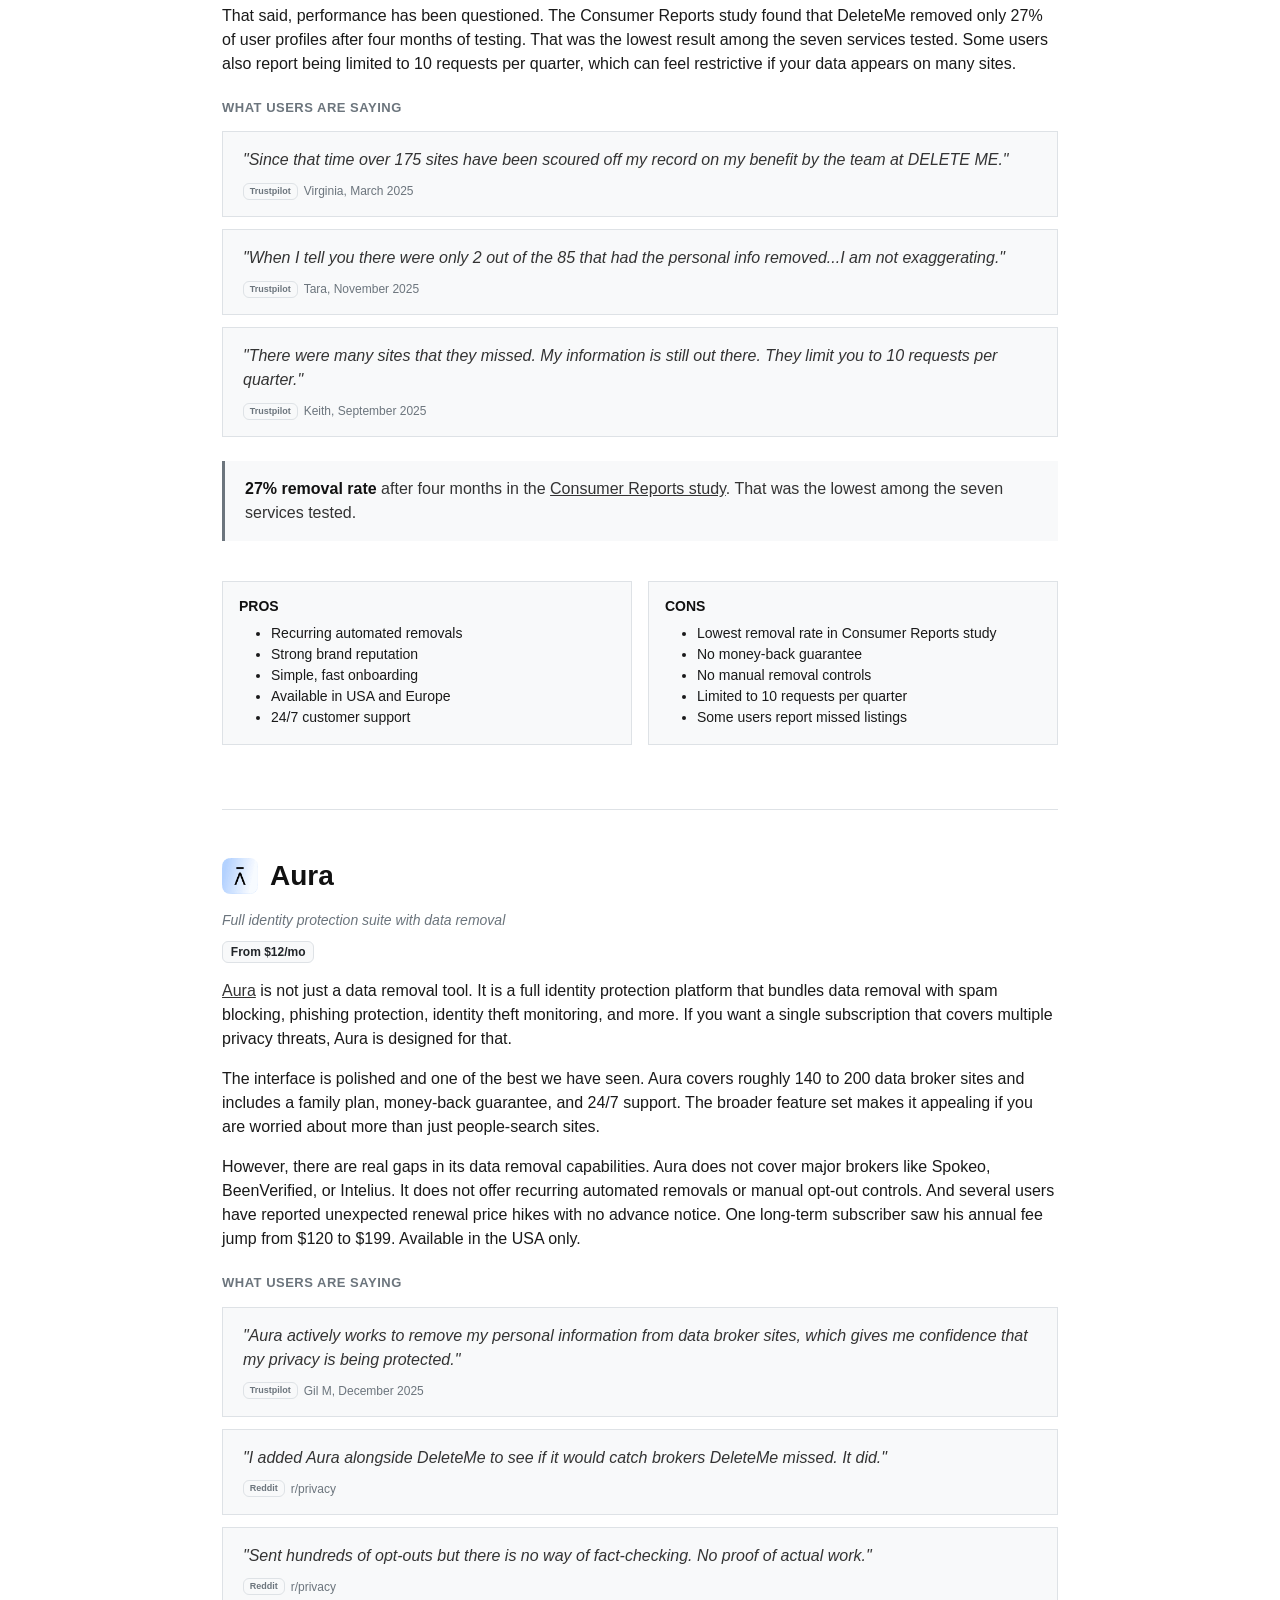
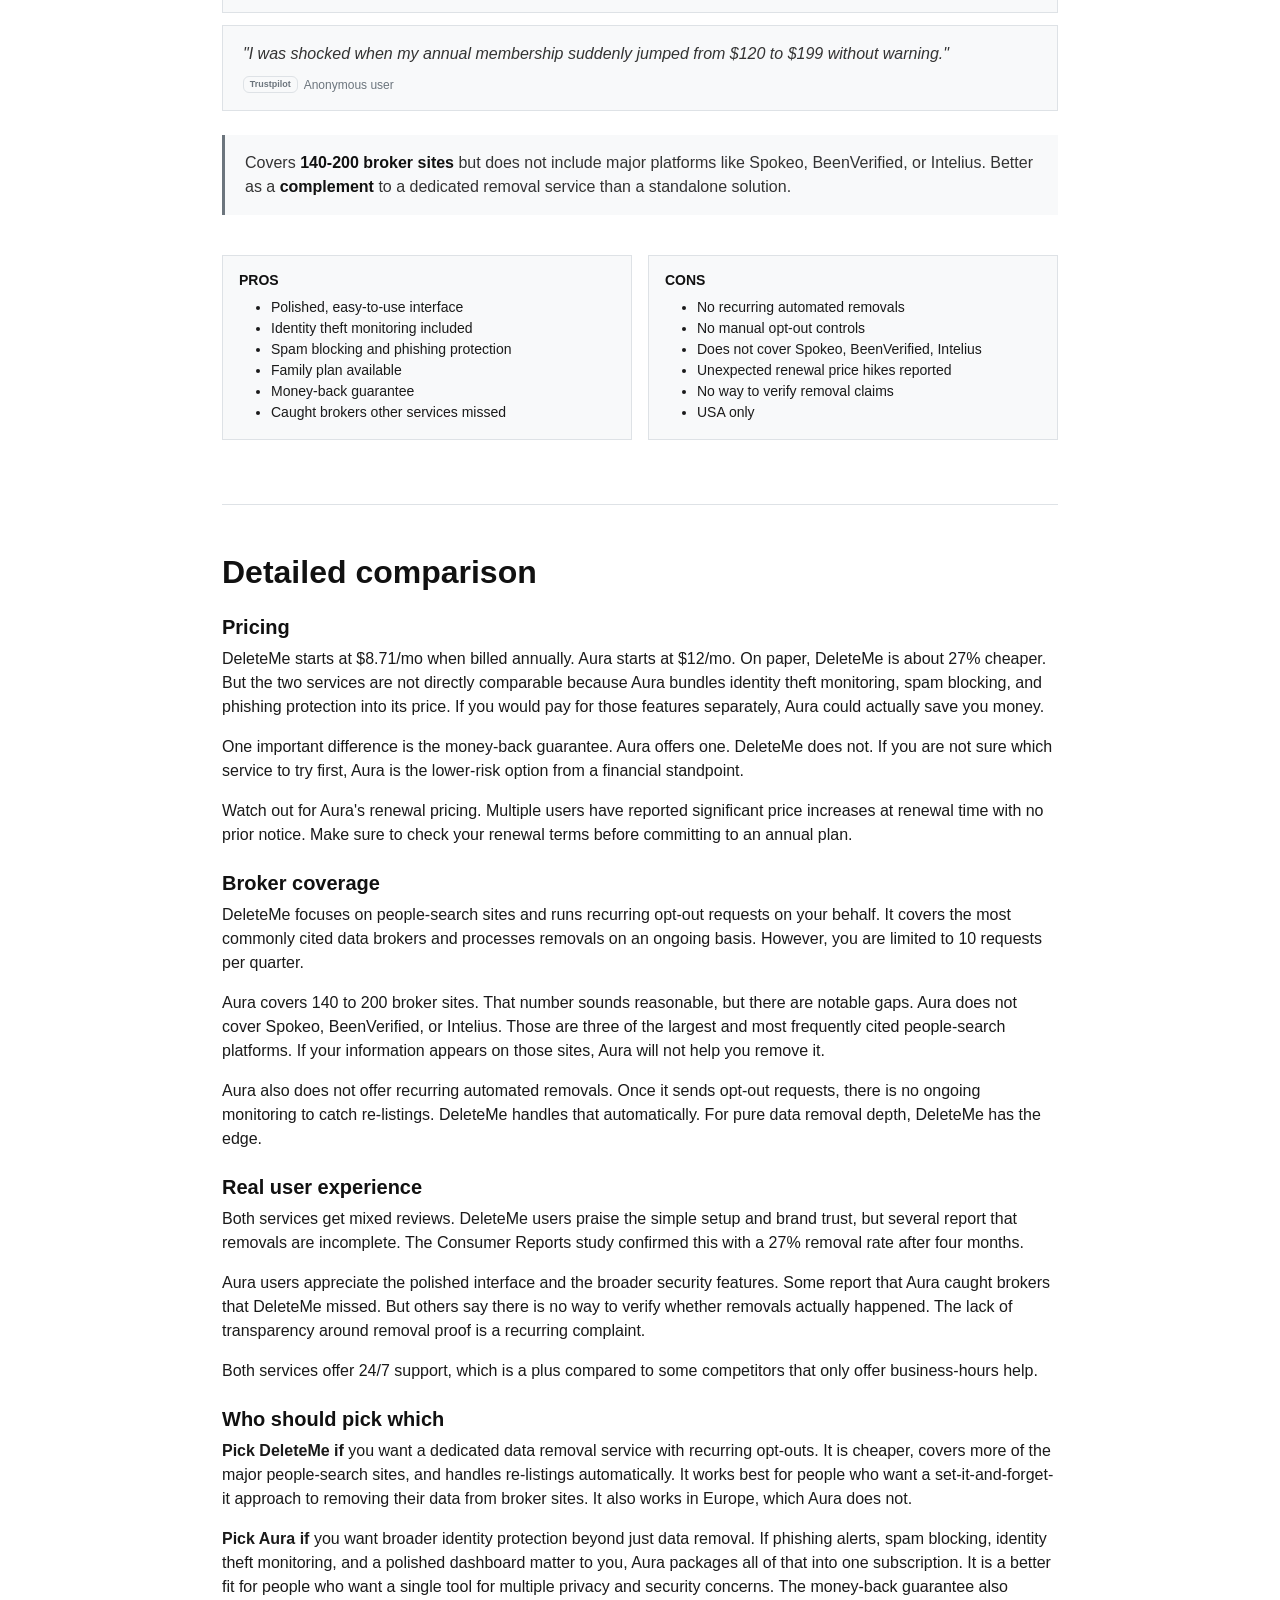
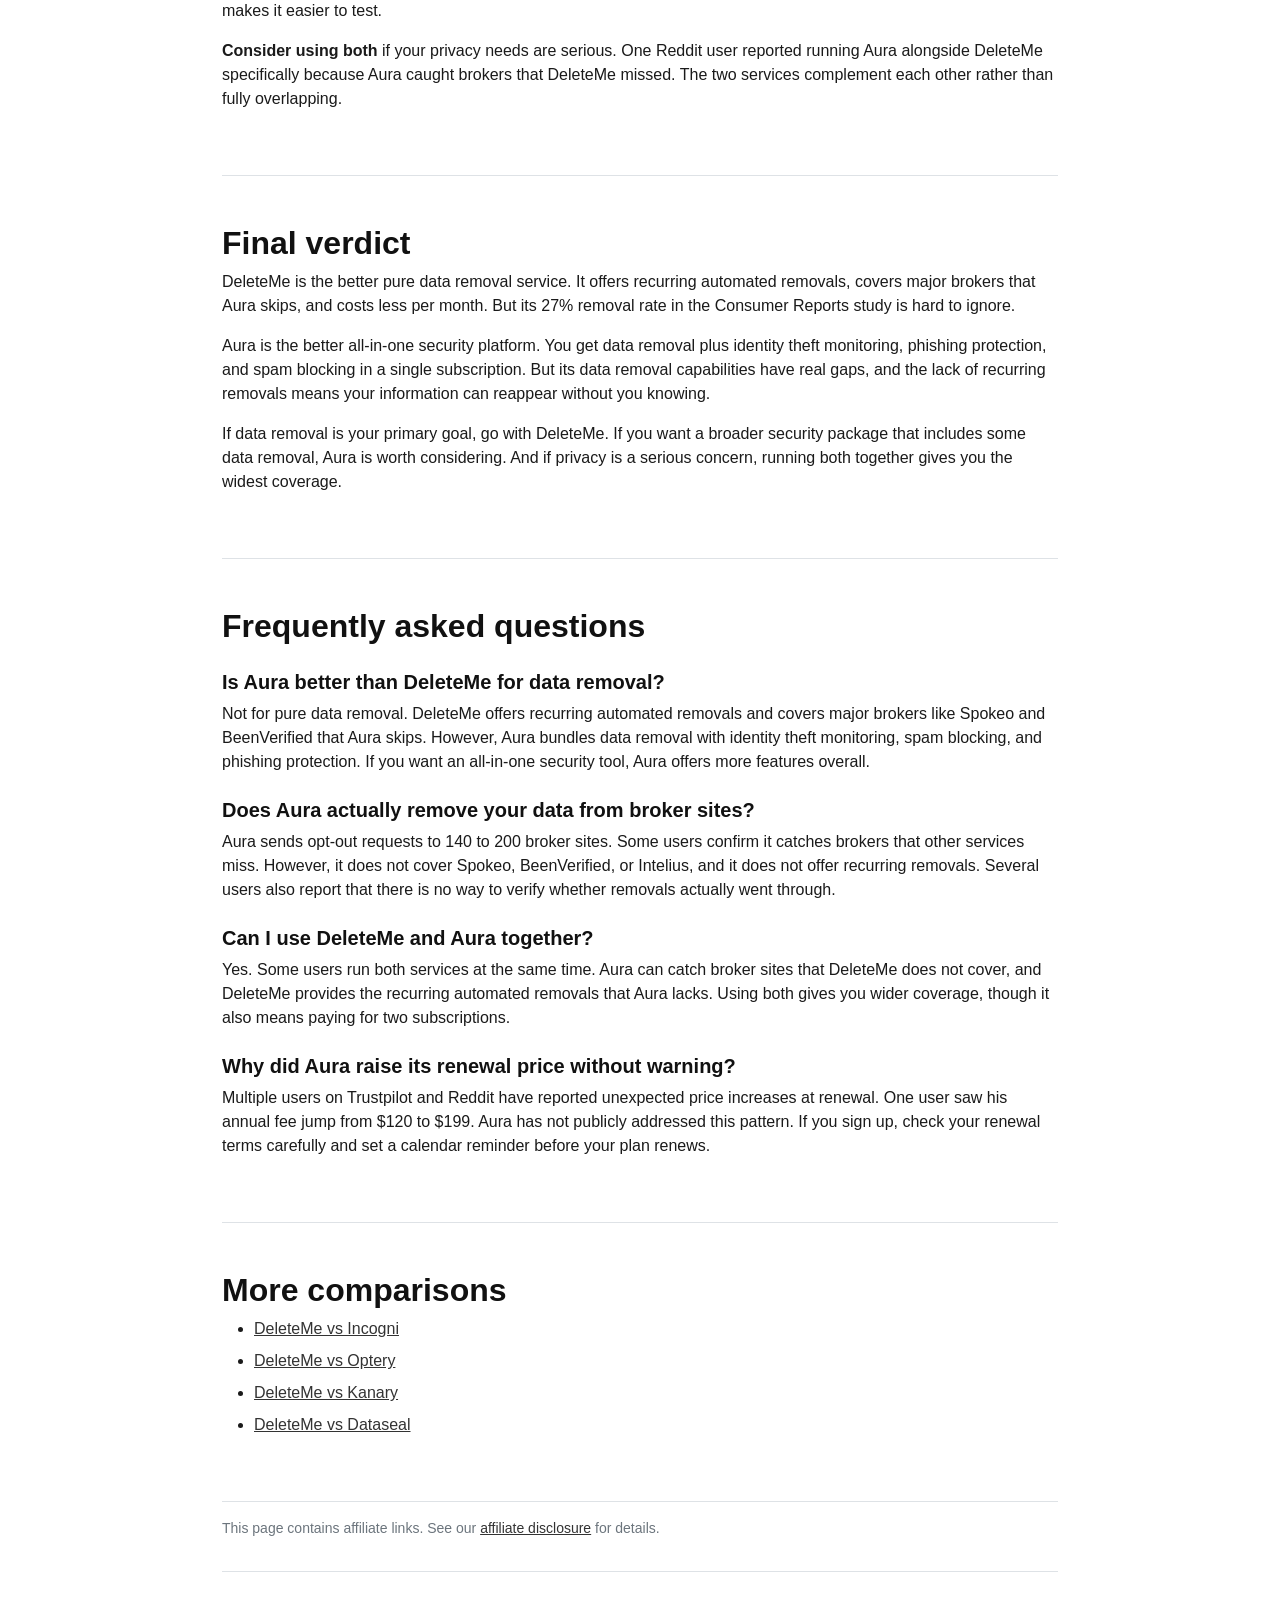
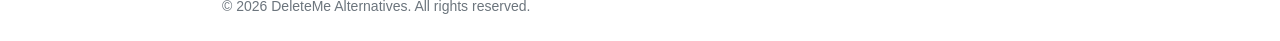
==== commit 2815e421: "Add DeleteMe cost page targeting "deleteme cost" keyword - New deleteme-cost.html with full pricing " ====
--- a/deleteme-vs-aura.html
+++ b/deleteme-vs-aura.html
@@ -67,6 +67,7 @@
               <li><a class="dropdown-item" href="/deleteme-vs-dataseal">DeleteMe vs Dataseal</a></li>
             </ul>
           </li>
+          <li class="nav-item"><a class="nav-link" href="/deleteme-cost">Pricing</a></li>
         </ul>
       </div>
     </div>
